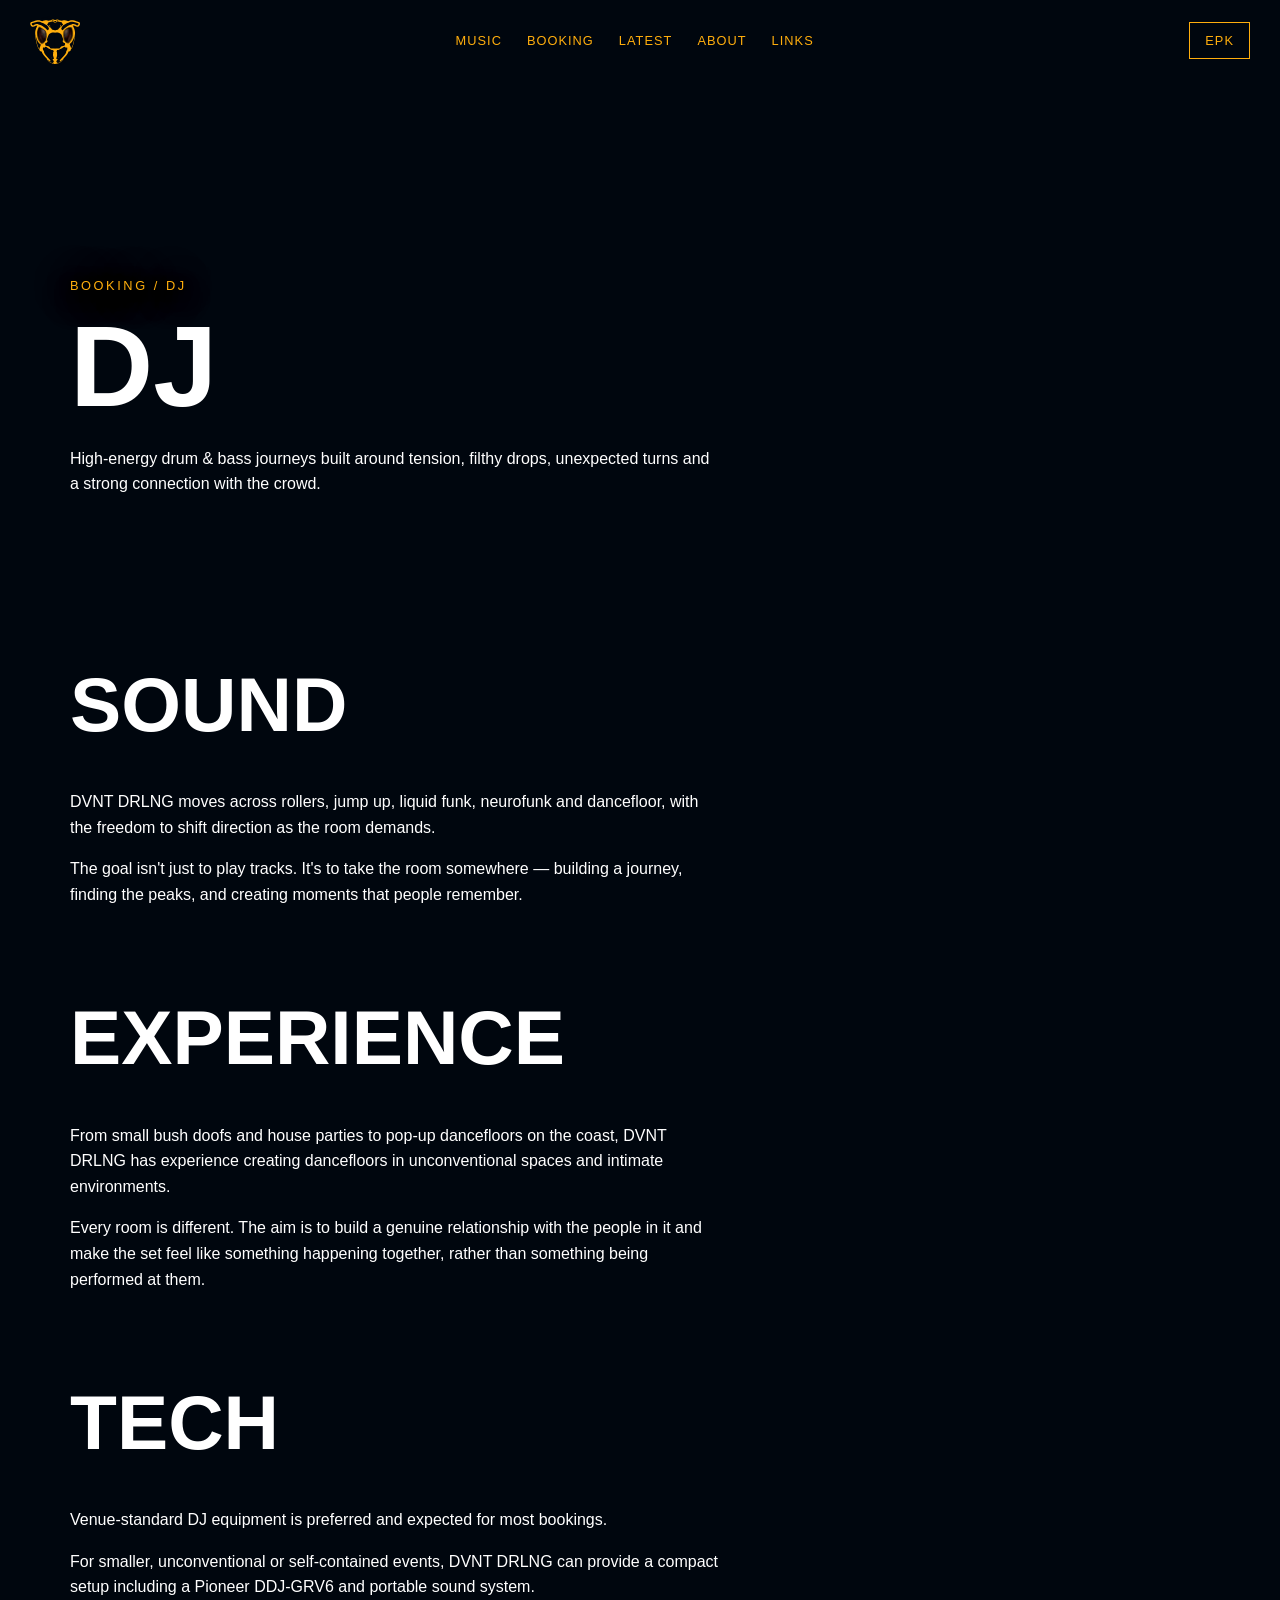
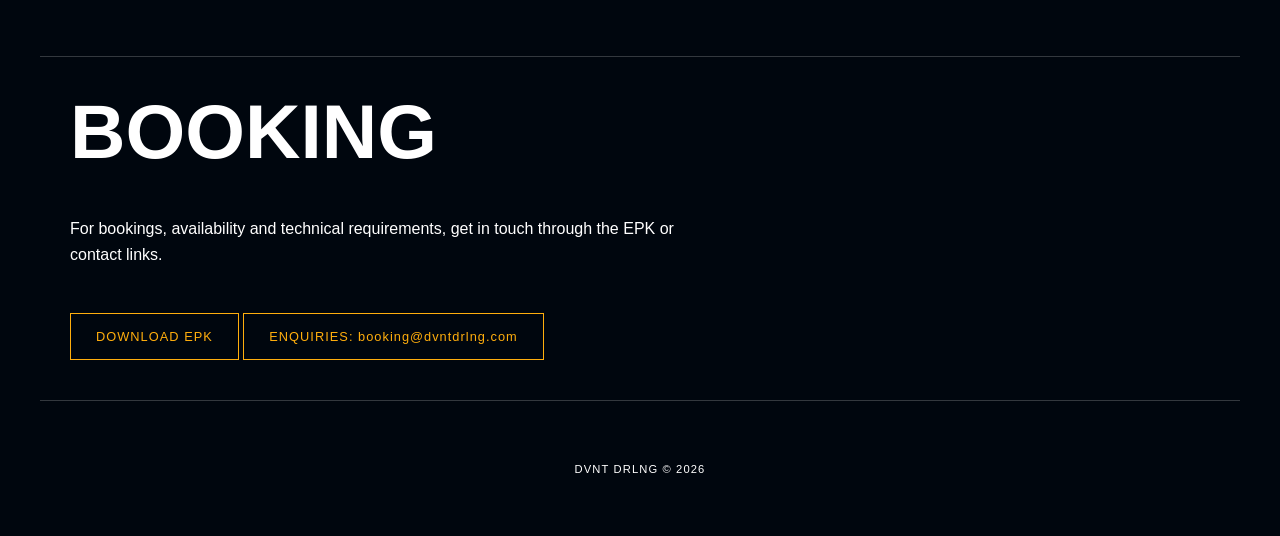
==== booking/dj.html @ 61fecb90 "DVNTDRLNG v0.1 Let's goooo we live baby" ====
<title>DVNT DRLNG — Drum & Bass, Hip Hop & Live Loops</title>

<meta
    name="Book DJ"
    content="the experience of DVNT DRLNG dj sets — Melbourne-based drum & bass and jungle producer and dj"
>

<!DOCTYPE html>
<html lang="en">

<head>
    <meta charset="UTF-8">
    <meta name="viewport" content="width=device-width, initial-scale=1.0">

    <title>DJ — DVNT DRLNG</title>

<link
    rel="icon"
    type="image/svg+xml"
    href="../assets/images/wasp-logo.svg"
>

    <link rel="stylesheet" href="../css/style.css">
</head>

<body>

<!-- HEADER -->

<header class="site-header">

    <a href="../index.html" class="logo">
        <img
            src="../assets/images/wasp-logo.svg"
            alt="DVNT DRLNG"
        >
    </a>

    <nav class="main-nav">

        <a href="music.html" data-text="MUSIC">MUSIC</a>
        <a href="booking.html" data-text="BOOKING">BOOKING</a>
        <a href="latest.html" data-text="LATEST">LATEST</a>
        <a href="about.html" data-text="ABOUT">ABOUT</a>
        <a href="links.html" data-text="LINKS">LINKS</a>

    </nav>

    <a href="epk.html" class="epk-button">
        EPK
    </a>

    <button
        class="mobile-menu-toggle"
        aria-label="Open menu"
    >
        <span></span>
        <span></span>
        <span></span>
    </button>

    <div class="mobile-menu">

        <a href="music.html">MUSIC</a>
        <a href="booking.html">BOOKING</a>
        <a href="latest.html">LATEST</a>
        <a href="about.html">ABOUT</a>
        <a href="links.html">LINKS</a>
        <a href="epk.html">EPK</a>

    </div>

</header>


    <main>

        <!-- PAGE INTRO -->

        <section class="page-hero">

            <p class="hero-kicker">
                BOOKING / DJ
            </p>

            <h1>
                DJ
            </h1>

            <p class="page-intro">
                High-energy drum & bass journeys built around tension,
                filthy drops, unexpected turns and a strong connection
                with the crowd.
            </p>

        </section>


        <!-- SOUND -->

        <section class="section">

            <h2>
                SOUND
            </h2>

            <p>
                DVNT DRLNG moves across rollers, jump up, liquid funk,
                neurofunk and dancefloor, with the freedom to shift
                direction as the room demands.
            </p>

            <p>
                The goal isn't just to play tracks. It's to take the
                room somewhere — building a journey, finding the peaks,
                and creating moments that people remember.
            </p>

        </section>



        <!-- EXPERIENCE -->

        <section class="section">

            <h2>
                EXPERIENCE
            </h2>

            <p>
                From small bush doofs and house parties to pop-up
                dancefloors on the coast, DVNT DRLNG has experience
                creating dancefloors in unconventional spaces and
                intimate environments.
            </p>

            <p>
                Every room is different. The aim is to build a genuine
                relationship with the people in it and make the set
                feel like something happening together, rather than
                something being performed at them.
            </p>

        </section>


        <!-- TECH -->

        <section class="section">

            <h2>
                TECH
            </h2>

            <p>
                Venue-standard DJ equipment is preferred and expected
                for most bookings.
            </p>

            <p>
                For smaller, unconventional or self-contained events,
                DVNT DRLNG can provide a compact setup including a
                Pioneer DDJ-GRV6 and portable sound system.
            </p>

        </section>


        <!-- BOOKING -->

        <section class="section epk-section">

            <h2>
                BOOKING
            </h2>

            <p>
                For bookings, availability and technical requirements,
                get in touch through the EPK or contact links.
            </p>

            <a href="../pages/epk.html" class="epk-button large">
                DOWNLOAD EPK
            </a>

            <a href="mailto:booking@dvntdrlng.com" class="epk-button large">
                ENQUIRIES: booking@dvntdrlng.com
            </a>

        </section>

    </main>


    <footer>

        <p>
            DVNT DRLNG © 2026
        </p>

    </footer>

<script>
document.addEventListener("DOMContentLoaded", function () {

    const menuButton = document.querySelector(".mobile-menu-toggle");
    const mobileMenu = document.querySelector(".mobile-menu");

    if (!menuButton || !mobileMenu) return;

    menuButton.addEventListener("click", function () {
        mobileMenu.classList.toggle("open");
    });

});
</script>

</body>

</html>
---- css/style.css ----
@font-face {
    font-family: "base05";
    src: url("../assets/fonts/base05.otf") format("opentype");
    font-weight: normal;
    font-style: normal;
}


/* =========================
   COLOURS
   ========================= */

:root {
    --black: #00060E;
    --white: #FFFFFF;
    --yellow: #FFAE0D;

    --glitch-pink: #ef203f;
    --glitch-blue: #0016C7;
    --glitch-green: #49F518;

    --hero-art-offset: 80px;
}


/* =========================
   RESET
   ========================= */

* {
    box-sizing: border-box;
}

html {
    scroll-behavior: smooth;
}

body {
    margin: 0;
    background: var(--black);
    color: var(--white);
    font-family: Helvetica, Arial, sans-serif;
    overflow-x: hidden;
}

    a {
        color: inherit;
        text-decoration: none;
    }


/* =========================
   HEADER / NAVIGATION
   ========================= */

.site-header {
    position: fixed;
    top: 0;
    left: 0;

    width: 100%;
    height: 80px;

    display: flex;
    align-items: center;
    justify-content: space-between;

    padding: 20px 30px;

    background: var(--black);

    z-index: 100;
}


/* Logo */

.logo {
    display: block;
    width: 50px;
}

    .logo img {
        display: block;
        width: 100%;
        height: auto;
    }


/* Navigation */

.main-nav {
    display: flex;
    align-items: center;
    gap: 25px;
}


/* =========================
   GLITCH NAVIGATION
   ========================= */

.main-nav a {
    position: relative;
    z-index: 0;

    color: var(--yellow);

    font-family: Helvetica, Arial, sans-serif;

    font-size: 0.8rem;
    letter-spacing: 0.08em;
}


    /* Hidden glitch copies */

    .main-nav a::before,
    .main-nav a::after {
        content: attr(data-text);

        position: absolute;

        top: 0;
        left: 0;

        width: 100%;

        pointer-events: none;

        opacity: 0;

        z-index: -1;
    }


        /* Pink */

        .main-nav a::before {
            color: var(--glitch-pink);
        }


        /* Blue */

        .main-nav a::after {
            color: var(--glitch-blue);
        }


            /* Trigger glitch */

            .main-nav a:hover::before {
                animation: glitch-pink 1s steps(5, end);
            }

            .main-nav a:hover::after {
                animation: glitch-blue 1s steps(5, end);
            }


        /* Pink distortion */

        @keyframes glitch-pink {

            0% {
                opacity: 0;
                transform: translate(0);
            }

            20% {
                opacity: 0.55;
                transform: translate(-3px, 0);
            }

            40% {
                opacity: 0;
                transform: translate(2px, 1px);
            }

            60% {
                opacity: 0.45;
                transform: translate(-2px, -1px);
            }

            80% {
                opacity: 0;
                transform: translate(1px, 0);
            }

            100% {
                opacity: 0;
                transform: translate(0);
            }
        }


        /* Blue distortion */

        @keyframes glitch-blue {

            0% {
                opacity: 0;
                transform: translate(0);
            }

            20% {
                opacity: 0.55;
                transform: translate(3px, 0);
            }

            40% {
                opacity: 0;
                transform: translate(-2px, -1px);
            }

            60% {
                opacity: 0.45;
                transform: translate(2px, 1px);
            }

            80% {
                opacity: 0;
                transform: translate(-1px, 0);
            }

            100% {
                opacity: 0;
                transform: translate(0);
            }
        }


/* =========================
   EPK BUTTON
   ========================= */

.epk-button {
    display: inline-block;

    color: var(--yellow);

    border: 1px solid var(--yellow);

    padding: 10px 15px;

    font-family: Helvetica, Arial, sans-serif;

    font-size: 0.8rem;
    letter-spacing: 0.08em;

    transition:
        background 0.2s ease,
        color 0.2s ease;
}

    .epk-button:hover {
        background: var(--yellow);
        color: var(--black);
    }

        .epk-button.large {
            margin-top: 30px;
            padding: 15px 25px;
        }



/* =========================
   MOBILE MENU
========================= */

.mobile-menu {
    display: none;
}

.mobile-menu-toggle {
    display: none;

    width: 42px;
    height: 42px;

    padding: 8px;

    background: transparent;
    border: 1px solid var(--yellow);

    cursor: pointer;

    flex-direction: column;
    justify-content: center;
    gap: 5px;

    position: relative;
    z-index: 102;
}

.mobile-menu-toggle span {
    display: block;
    width: 100%;
    height: 2px;
    background: var(--yellow);
}


/* =========================
   MOBILE
========================= */

@media (max-width: 700px) {

    .site-header {
        height: 70px;
        padding: 15px 20px;
    }

    .main-nav,
    .site-header > .epk-button {
        display: none;
    }

    .mobile-menu-toggle {
        display: flex;
    }

    .mobile-menu {
        display: flex;

        position: fixed;

        top: 0;
        right: 0;

        width: 65%;
        height: 100vh;

        background: var(--black);

        flex-direction: column;

        align-items: flex-start;
        justify-content: center;

        padding: 40px;

        gap: 30px;

        z-index: 101;

        opacity: 0;
        visibility: hidden;
        pointer-events: none;

        transform: translateX(100%);

        transition:
            transform 0.25s ease,
            opacity 0.25s ease,
            visibility 0.25s ease;
    }

    .mobile-menu.open {
        opacity: 1;
        visibility: visible;
        pointer-events: auto;

        transform: translateX(0);
    }

    .mobile-menu a {
        color: var(--yellow);

        font-family: Helvetica, Arial, sans-serif;

        font-size: 1.2rem;

        letter-spacing: 0.12em;

        text-align: left;
    }

    .mobile-menu a:last-child {
    border: 1px solid var(--yellow);
    padding: 10px 15px;
}

.mobile-menu a:last-child:hover {
    background: var(--yellow);
    color: var(--black);
}

}

/* =========================
   HERO
   ========================= */

.hero {
    position: relative;

    min-height: 100vh;
    width: 100%;

    overflow: hidden;

    display: flex;
    align-items: center;
    justify-content: center;

    background: var(--black);
}


/* =========================
   HERO ART
   ========================= */

.hero-art {
    position: absolute;

    inset: 0;

    width: 100%;
    height: 100%;

    overflow: hidden;
}


    .hero-art::after {
        content: "";

        position: absolute;

        left: 0;
        right: 0;
        bottom: 0;

        height: 25%;

        background: linear-gradient(
            to bottom,
            rgba(0, 6, 14, 0) 0%,
            rgba(0, 6, 14, 0.25) 30%,
            rgba(0, 6, 14, 0.7) 65%,
            var(--black) 100%
        );

        z-index: 5;

        pointer-events: none;
    }


/* All hero layers */

.hero-art > img {
    position: absolute;

    top: calc(50% + var(--hero-art-offset));
    left: 50%;

    width: 100%;
    height: 100%;

    transform: translate(-50%, -50%);

    object-fit: cover;
    object-position: center;
}


/* =========================
   SKYLINE
   ========================= */

.hero-skyline {
    z-index: 1;

    filter: brightness(0.65);

    animation: skyline-drift 18s ease-in-out infinite alternate;
}

@keyframes skyline-drift {

    0% {
        transform: translate(-50%, -50%) scale(1);
    }

    50% {
        transform: translate(-49.2%, -50.8%) scale(1.025);
    }

    100% {
        transform: translate(-50.8%, -49.2%) scale(1.04);
    }
}


/* =========================
   WASP
   ========================= */

.hero-wasp-wrap {
    position: absolute;

    top: 50%;
    left: 50%;

    width: 100%;
    height: 100%;

    transform: translate(
        -50%,
        calc(-50% + var(--hero-art-offset))
    );

    z-index: 3;

    animation: wasp-drift 12s ease-in-out infinite alternate;
}


.hero-wasp {
    position: absolute;

    top: 50%;
    left: 50%;

    width: 100%;
    height: 100%;

    transform: translate(-50%, -50%);

    object-fit: cover;
    object-position: center;

    mix-blend-mode: screen;

    opacity: 0.65;

    pointer-events: none;
}


/* =========================
   WASP MOVEMENT
   ========================= */

@keyframes wasp-drift {

    0% {
        transform: translate(
            -50%,
            calc(-50% + var(--hero-art-offset))
        );
    }

    100% {
        transform: translate(
            calc(-50% - 0.25%),
            calc(-50% - 0.2% + var(--hero-art-offset))
        ) rotate(0.15deg);
    }
}


/* =========================
   TEXTURE
   ========================= */

.hero-texture {
    z-index: 2;

    mix-blend-mode: lighten;

    pointer-events: none;

    animation: texture-glitch 10s steps(1, end) infinite;
}

@keyframes texture-glitch {

        0%,
        29%,
        100% {
            transform: translate(-50%, -50%);
        }

        30% {
            transform: translate(-49.2%, -50.7%);
        }

        31% {
            transform: translate(-50.8%, -49.4%);
        }

        32% {
            transform: translate(-50%, -50%);
        }

        70% {
            transform: translate(-50%, -50%);
        }

        71% {
            transform: translate(-50.9%, -49.1%);
        }

        72% {
            transform: translate(-49.4%, -50.8%);
        }

        73% {
            transform: translate(-50.2%, -49.6%);
        }

        74% {
            transform: translate(-50%, -50%);
        }

        98% {
            transform: translate(-50%, -50%);
        }
}


/* =========================
   HERO CONTENT
   ========================= */

.hero-content {
    position: relative;

    z-index: 10;

    width: 100%;

    display: flex;
    flex-direction: column;

    align-items: center;
    justify-content: center;

    text-align: center;

    padding: 40px 30px;
}

.hero-kicker {
    margin: 0 0 25px;

    color: var(--yellow);

    font-family: Helvetica, Arial, sans-serif;

    font-size: 0.8rem;

    letter-spacing: 0.2em;

    text-shadow:
        0 2px 3px rgba(0, 0, 0, 1),
        0 4px 8px rgba(0, 0, 0, 1),
        0 7px 16px rgba(0, 0, 0, 0.95),
        0 12px 30px rgba(0, 0, 0, 0.9),
        0 0 45px rgba(0, 0, 0, 0.85);
}

.hero-logo {
    display: block;

    width: min(80vw, 900px);

    height: auto;

    margin: 10px 0 25px;
}

.hero-description {
    margin: 0;

    color: var(--yellow);

    font-family: Helvetica, Arial, sans-serif;
    font-weight: 500;

    font-size: 0.85rem;

    letter-spacing: 0.15em;

    text-shadow:
        0 2px 3px rgba(0, 0, 0, 1),
        0 4px 8px rgba(0, 0, 0, 1),
        0 7px 16px rgba(0, 0, 0, 0.95),
        0 12px 30px rgba(0, 0, 0, 0.9),
        0 0 45px rgba(0, 0, 0, 0.85);
}


/* =========================
   SECTIONS
   ========================= */

.section {
    max-width: 1200px;

    margin: 0 auto;

    padding: 40px 30px;
}

.section h2 {
    margin: 0 0 50px;

    font-family: "base05", sans-serif;

    font-size: clamp(2.5rem, 6vw, 5rem);

    line-height: 0.9;

    letter-spacing: 0;
}


.section-grid {
    display: grid;

    grid-template-columns: repeat(3, 1fr);

    gap: 15px;
}


/* =========================
   FEATURE CARDS
   ========================= */

.feature-card {
    display: block;

    padding: 25px;

    min-height: 140px;

    border: 1px solid rgba(255, 255, 255, 0.2);

    transition:
        background 0.2s ease,
        color 0.2s ease,
        border-color 0.2s ease,
        transform 0.2s ease;
}

.feature-card h3 {
    margin: 0 0 10px;

    font-family: "base05", sans-serif;

    font-size: 1.8rem;

    line-height: 0.9;

    letter-spacing: 0;
}

.feature-card p {
    margin: 0;

    font-family: Helvetica, Arial, sans-serif;

    font-size: 0.8rem;

    line-height: 1.4;
}

.feature-card:hover {
    background: var(--yellow);

    color: var(--black);

    border-color: var(--yellow);

    transform: translateY(-3px);
}


/* =========================
   TEXT
   ========================= */

.section > p {
    max-width: 650px;

    font-family: Helvetica, Arial, sans-serif;

    font-size: 1rem;

    line-height: 1.6;
}

.about-preview {
    max-width: 700px;
}

.text-link {
    display: inline-block;

    margin-top: 30px;

    color: var(--yellow);

    font-family: Helvetica, Arial, sans-serif;

    font-size: 0.8rem;

    letter-spacing: 0.1em;

    transition: opacity 0.2s ease;
}

.text-link:hover {
    opacity: 0.5;
}


/* =========================
   EPK SECTION
   ========================= */

.epk-section {
    border-top: 1px solid rgba(255, 255, 255, 0.2);

    border-bottom: 1px solid rgba(255, 255, 255, 0.2);
}


/* =========================
   FOOTER
   ========================= */

footer {
    padding: 50px 30px;

    text-align: center;

    font-family: Helvetica, Arial, sans-serif;

    font-size: 0.7rem;

    letter-spacing: 0.1em;
}


/* =========================
   MOBILE
   ========================= */

@media (max-width: 700px) {

    .site-header {
        padding: 15px 20px;
    }

    .main-nav {
        display: none;
    }

    .hero {
        min-height: 100svh;
    }

    .hero-logo {
        width: 85vw;
    }

    .hero-kicker {
        font-size: 0.65rem;
        letter-spacing: 0.12em;
    }

    .hero-description {
        font-size: 0.7rem;
    }

    .section {
        padding: 100px 20px;
    }

    .section h2 {
        font-size: 11vw;
    }

    .section-grid {
        grid-template-columns: 1fr;
    }

    .feature-card {
        min-height: 120px;
        padding: 25px;
    }

    .feature-card h3 {
        font-size: 2rem;
    }
}


/* =========================
   INTERNAL PAGE HERO
   ========================= */

.page-hero {
    min-height: 70vh;

    display: flex;
    flex-direction: column;

    justify-content: center;

    max-width: 1200px;

    margin: 0 auto;

    padding: 160px 30px 15px;
}

.page-hero h1 {
    margin: 0 0 30px;

    font-family: "base05", sans-serif;

    font-size: clamp(3.5rem, 9vw, 8rem);

    line-height: 0.85;

    letter-spacing: 0;
}

.page-intro {
    max-width: 650px;

    margin: 0; 

    font-family: Helvetica, Arial, sans-serif;

    font-size: 1rem;

    line-height: 1.6;
}


/* =========================
   MOBILE INTERNAL PAGES
   ========================= */

@media (max-width: 700px) {

    .page-hero {
        min-height: 60vh;

        padding: 70px 20px 60px;
    }

    .page-hero h1 {
        font-size: 14vw;
    }
}
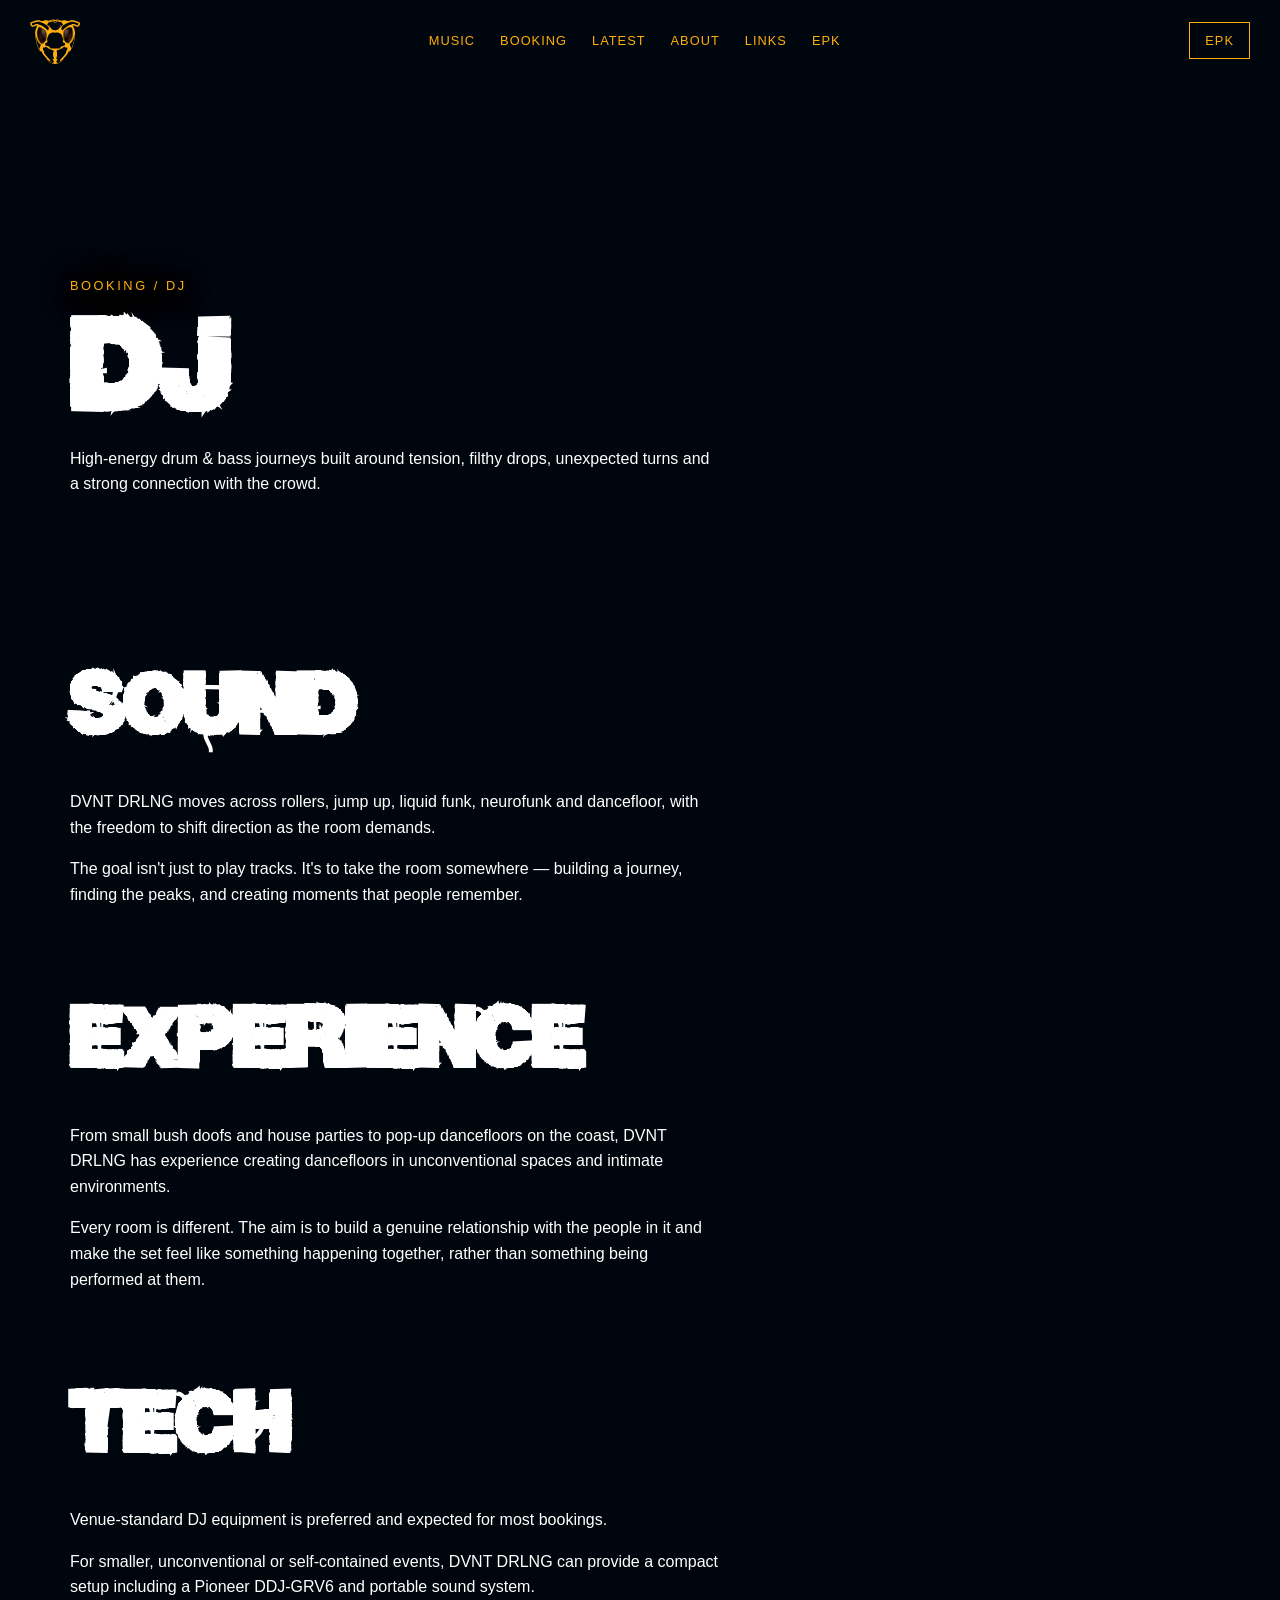
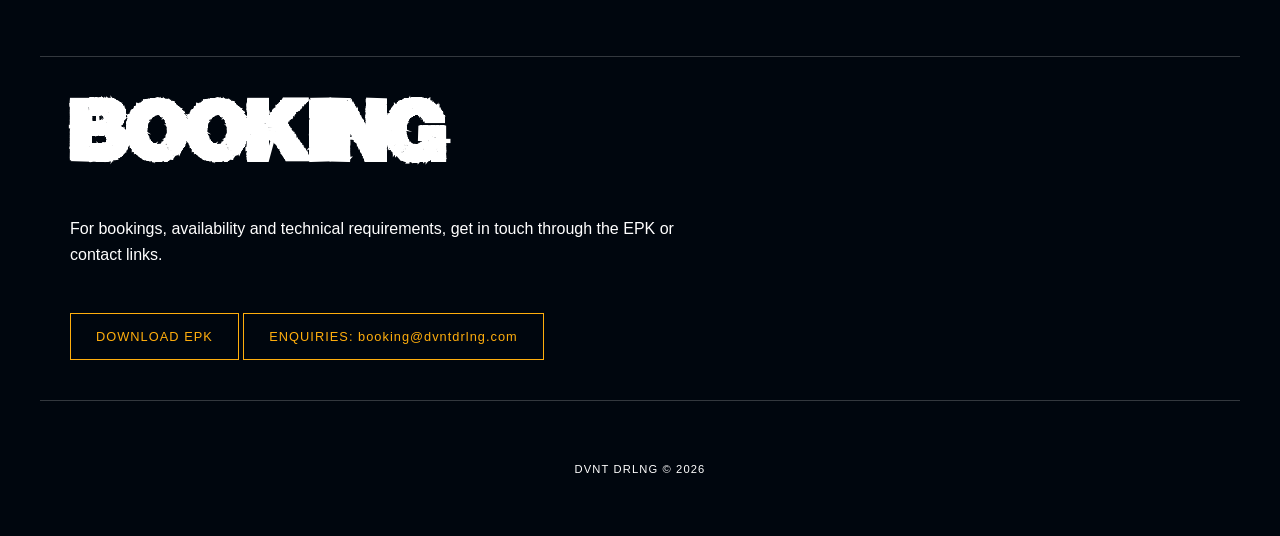
==== commit 2393dc34: "music player integration v 1" ====
--- a/booking/dj.html
+++ b/booking/dj.html
@@ -38,12 +38,12 @@
 
     <nav class="main-nav">
 
-        <a href="music.html" data-text="MUSIC">MUSIC</a>
-        <a href="booking.html" data-text="BOOKING">BOOKING</a>
-        <a href="latest.html" data-text="LATEST">LATEST</a>
-        <a href="about.html" data-text="ABOUT">ABOUT</a>
-        <a href="links.html" data-text="LINKS">LINKS</a>
-
+        <a href="../pages/music.html">MUSIC</a>
+        <a href="../pages/booking.html">BOOKING</a>
+        <a href="../pages/latest.html">LATEST</a>
+        <a href="../pages/about.html">ABOUT</a>
+        <a href="../pages/links.html">LINKS</a>
+        <a href="../pages/epk.html">EPK</a>
     </nav>
 
     <a href="epk.html" class="epk-button">
--- a/css/style.css
+++ b/css/style.css
@@ -1,6 +1,6 @@
 @font-face {
-    font-family: "base05";
-    src: url("../assets/fonts/base05.otf") format("opentype");
+    font-family: "BASE05";
+    src: url("../assets/fonts/BASE05.woff2") format("woff2");
     font-weight: normal;
     font-style: normal;
 }
@@ -8,7 +8,7 @@
 
 /* =========================
    COLOURS
-   ========================= */
+========================= */
 
 :root {
     --black: #00060E;
@@ -23,35 +23,35 @@
 }
 
 
-/* =========================
-   RESET
-   ========================= */
-
-* {
-    box-sizing: border-box;
-}
-
-html {
-    scroll-behavior: smooth;
-}
-
-body {
-    margin: 0;
-    background: var(--black);
-    color: var(--white);
-    font-family: Helvetica, Arial, sans-serif;
-    overflow-x: hidden;
-}
-
-    a {
-        color: inherit;
-        text-decoration: none;
-    }
+/*  =========================
+   RESET 
+========================= */
+
+        * {
+            box-sizing: border-box;
+        }
+
+        html {
+            scroll-behavior: smooth;
+        }
+
+        body {
+            margin: 0;
+            background: var(--black);
+            color: var(--white);
+            font-family: Helvetica, Arial, sans-serif;
+            overflow-x: hidden;
+        }
+
+        a {
+            color: inherit;
+            text-decoration: none;
+        }
 
 
 /* =========================
    HEADER / NAVIGATION
-   ========================= */
+========================= */
 
 .site-header {
     position: fixed;
@@ -80,11 +80,11 @@
     width: 50px;
 }
 
-    .logo img {
-        display: block;
-        width: 100%;
-        height: auto;
-    }
+.logo img {
+    display: block;
+    width: 100%;
+    height: auto;
+}
 
 
 /* Navigation */
@@ -98,7 +98,7 @@
 
 /* =========================
    GLITCH NAVIGATION
-   ========================= */
+========================= */
 
 .main-nav a {
     position: relative;
@@ -113,127 +113,134 @@
 }
 
 
-    /* Hidden glitch copies */
-
-    .main-nav a::before,
-    .main-nav a::after {
-        content: attr(data-text);
-
-        position: absolute;
-
-        top: 0;
-        left: 0;
-
-        width: 100%;
-
-        pointer-events: none;
-
-        opacity: 0;
-
-        z-index: -1;
-    }
-
-
-        /* Pink */
-
-        .main-nav a::before {
-            color: var(--glitch-pink);
-        }
-
-
-        /* Blue */
-
-        .main-nav a::after {
-            color: var(--glitch-blue);
-        }
-
-
-            /* Trigger glitch */
-
-            .main-nav a:hover::before {
-                animation: glitch-pink 1s steps(5, end);
-            }
-
-            .main-nav a:hover::after {
-                animation: glitch-blue 1s steps(5, end);
-            }
-
-
-        /* Pink distortion */
-
-        @keyframes glitch-pink {
-
-            0% {
-                opacity: 0;
-                transform: translate(0);
-            }
-
-            20% {
-                opacity: 0.55;
-                transform: translate(-3px, 0);
-            }
-
-            40% {
-                opacity: 0;
-                transform: translate(2px, 1px);
-            }
-
-            60% {
-                opacity: 0.45;
-                transform: translate(-2px, -1px);
-            }
-
-            80% {
-                opacity: 0;
-                transform: translate(1px, 0);
-            }
-
-            100% {
-                opacity: 0;
-                transform: translate(0);
-            }
-        }
-
-
-        /* Blue distortion */
-
-        @keyframes glitch-blue {
-
-            0% {
-                opacity: 0;
-                transform: translate(0);
-            }
-
-            20% {
-                opacity: 0.55;
-                transform: translate(3px, 0);
-            }
-
-            40% {
-                opacity: 0;
-                transform: translate(-2px, -1px);
-            }
-
-            60% {
-                opacity: 0.45;
-                transform: translate(2px, 1px);
-            }
-
-            80% {
-                opacity: 0;
-                transform: translate(-1px, 0);
-            }
-
-            100% {
-                opacity: 0;
-                transform: translate(0);
-            }
-        }
+/* Hidden glitch copies */
+
+.main-nav a::before,
+.main-nav a::after {
+    content: attr(data-text);
+
+    position: absolute;
+
+    top: 0;
+    left: 0;
+
+    width: 100%;
+
+    pointer-events: none;
+
+    opacity: 0;
+
+    z-index: -1;
+}
+
+
+/* Pink */
+
+.main-nav a::before {
+    color: var(--glitch-pink);
+}
+
+
+/* Blue */
+
+.main-nav a::after {
+    color: var(--glitch-blue);
+}
+
+
+/* Trigger glitch */
+
+.main-nav a:hover::before {
+    animation: glitch-pink 1s steps(5, end);
+}
+
+.main-nav a:hover::after {
+    animation: glitch-blue 1s steps(5, end);
+}
+
+
+/* =========================
+   HEADER GLITCH ANIMATIONS
+========================= */
+
+@keyframes glitch-pink {
+    0% {
+        opacity: 0;
+        transform: translate(0);
+    }
+
+    15% {
+        opacity: 0.8;
+        transform: translate(-5px, 0);
+    }
+
+    30% {
+        opacity: 0;
+        transform: translate(4px, 2px);
+    }
+
+    45% {
+        opacity: 0.7;
+        transform: translate(-4px, -2px);
+    }
+
+    60% {
+        opacity: 0;
+        transform: translate(6px, 0);
+    }
+
+    75% {
+        opacity: 0.85;
+        transform: translate(-3px, 1px);
+    }
+
+    100% {
+        opacity: 0;
+        transform: translate(0);
+    }
+}
+
+@keyframes glitch-blue {
+    0% {
+        opacity: 0;
+        transform: translate(0);
+    }
+
+    15% {
+        opacity: 0.8;
+        transform: translate(5px, 0);
+    }
+
+    30% {
+        opacity: 0;
+        transform: translate(-4px, -2px);
+    }
+
+    45% {
+        opacity: 0.7;
+        transform: translate(4px, 2px);
+    }
+
+    60% {
+        opacity: 0;
+        transform: translate(-6px, 0);
+    }
+
+    75% {
+        opacity: 0.85;
+        transform: translate(3px, -1px);
+    }
+
+    100% {
+        opacity: 0;
+        transform: translate(0);
+    }
+}
 
 
 /* =========================
    EPK BUTTON
-   ========================= */
+========================= */
 
 .epk-button {
     display: inline-block;
@@ -254,16 +261,15 @@
         color 0.2s ease;
 }
 
-    .epk-button:hover {
-        background: var(--yellow);
-        color: var(--black);
-    }
-
-        .epk-button.large {
-            margin-top: 30px;
-            padding: 15px 25px;
-        }
-
+.epk-button:hover {
+    background: var(--yellow);
+    color: var(--black);
+}
+
+.epk-button.large {
+    margin-top: 30px;
+    padding: 15px 25px;
+}
 
 
 /* =========================
@@ -304,96 +310,146 @@
 
 
 /* =========================
-   MOBILE
-========================= */
-
-@media (max-width: 700px) {
-
-    .site-header {
-        height: 70px;
-        padding: 15px 20px;
-    }
-
-    .main-nav,
-    .site-header > .epk-button {
-        display: none;
-    }
-
-    .mobile-menu-toggle {
-        display: flex;
-    }
-
-    .mobile-menu {
-        display: flex;
-
-        position: fixed;
-
-        top: 0;
-        right: 0;
-
-        width: 65%;
-        height: 100vh;
-
-        background: var(--black);
-
-        flex-direction: column;
-
-        align-items: flex-start;
-        justify-content: center;
-
-        padding: 40px;
-
-        gap: 30px;
-
-        z-index: 101;
-
-        opacity: 0;
-        visibility: hidden;
-        pointer-events: none;
-
-        transform: translateX(100%);
-
-        transition:
-            transform 0.25s ease,
-            opacity 0.25s ease,
-            visibility 0.25s ease;
-    }
-
-    .mobile-menu.open {
-        opacity: 1;
-        visibility: visible;
-        pointer-events: auto;
-
-        transform: translateX(0);
-    }
-
-    .mobile-menu a {
-        color: var(--yellow);
-
-        font-family: Helvetica, Arial, sans-serif;
-
-        font-size: 1.2rem;
-
-        letter-spacing: 0.12em;
-
-        text-align: left;
-    }
-
-    .mobile-menu a:last-child {
-    border: 1px solid var(--yellow);
-    padding: 10px 15px;
-}
-
-.mobile-menu a:last-child:hover {
-    background: var(--yellow);
-    color: var(--black);
-}
-
-}
+   MOBILE MENU GLITCH
+========================= */
+
+.mobile-menu a {
+    position: relative;
+    z-index: 0;
+
+    color: var(--yellow);
+
+    font-family: Helvetica, Arial, sans-serif;
+
+    font-size: 0.9rem;
+    letter-spacing: 0.08em;
+}
+
+
+/* Glitch copies */
+
+.mobile-menu a::before,
+.mobile-menu a::after {
+    content: attr(data-text);
+
+    position: absolute;
+
+    top: 0;
+    left: 0;
+
+    width: 100%;
+
+    pointer-events: none;
+
+    opacity: 0;
+
+    z-index: -1;
+}
+
+
+/* Pink */
+
+.mobile-menu a::before {
+    color: var(--glitch-pink);
+}
+
+
+/* Blue */
+
+.mobile-menu a::after {
+    color: var(--glitch-blue);
+}
+
+
+/* Stronger glitch */
+
+.mobile-menu a:hover::before {
+    animation: mobile-glitch-pink 0.7s steps(6, end);
+}
+
+.mobile-menu a:hover::after {
+    animation: mobile-glitch-blue 0.7s steps(6, end);
+}
+
+
+@keyframes mobile-glitch-pink {
+    0% {
+        opacity: 0;
+        transform: translate(0);
+    }
+
+    15% {
+        opacity: 0.8;
+        transform: translate(-5px, 0);
+    }
+
+    30% {
+        opacity: 0;
+        transform: translate(4px, 2px);
+    }
+
+    45% {
+        opacity: 0.7;
+        transform: translate(-4px, -2px);
+    }
+
+    60% {
+        opacity: 0;
+        transform: translate(6px, 0);
+    }
+
+    75% {
+        opacity: 0.85;
+        transform: translate(-3px, 1px);
+    }
+
+    100% {
+        opacity: 0;
+        transform: translate(0);
+    }
+}
+
+@keyframes mobile-glitch-blue {
+    0% {
+        opacity: 0;
+        transform: translate(0);
+    }
+
+    15% {
+        opacity: 0.8;
+        transform: translate(5px, 0);
+    }
+
+    30% {
+        opacity: 0;
+        transform: translate(-4px, -2px);
+    }
+
+    45% {
+        opacity: 0.7;
+        transform: translate(4px, 2px);
+    }
+
+    60% {
+        opacity: 0;
+        transform: translate(-6px, 0);
+    }
+
+    75% {
+        opacity: 0.85;
+        transform: translate(3px, -1px);
+    }
+
+    100% {
+        opacity: 0;
+        transform: translate(0);
+    }
+}
+
 
 /* =========================
    HERO
-   ========================= */
+========================= */
 
 .hero {
     position: relative;
@@ -413,7 +469,7 @@
 
 /* =========================
    HERO ART
-   ========================= */
+========================= */
 
 .hero-art {
     position: absolute;
@@ -426,30 +482,29 @@
     overflow: hidden;
 }
 
-
-    .hero-art::after {
-        content: "";
-
-        position: absolute;
-
-        left: 0;
-        right: 0;
-        bottom: 0;
-
-        height: 25%;
-
-        background: linear-gradient(
-            to bottom,
-            rgba(0, 6, 14, 0) 0%,
-            rgba(0, 6, 14, 0.25) 30%,
-            rgba(0, 6, 14, 0.7) 65%,
-            var(--black) 100%
-        );
-
-        z-index: 5;
-
-        pointer-events: none;
-    }
+.hero-art::after {
+    content: "";
+
+    position: absolute;
+
+    left: 0;
+    right: 0;
+    bottom: 0;
+
+    height: 25%;
+
+    background: linear-gradient(
+        to bottom,
+        rgba(0, 6, 14, 0) 0%,
+        rgba(0, 6, 14, 0.25) 30%,
+        rgba(0, 6, 14, 0.7) 65%,
+        var(--black) 100%
+    );
+
+    z-index: 5;
+
+    pointer-events: none;
+}
 
 
 /* All hero layers */
@@ -472,7 +527,7 @@
 
 /* =========================
    SKYLINE
-   ========================= */
+========================= */
 
 .hero-skyline {
     z-index: 1;
@@ -483,7 +538,6 @@
 }
 
 @keyframes skyline-drift {
-
     0% {
         transform: translate(-50%, -50%) scale(1);
     }
@@ -500,7 +554,7 @@
 
 /* =========================
    WASP
-   ========================= */
+========================= */
 
 .hero-wasp-wrap {
     position: absolute;
@@ -521,7 +575,6 @@
     animation: wasp-drift 12s ease-in-out infinite alternate;
 }
 
-
 .hero-wasp {
     position: absolute;
 
@@ -546,10 +599,9 @@
 
 /* =========================
    WASP MOVEMENT
-   ========================= */
+========================= */
 
 @keyframes wasp-drift {
-
     0% {
         transform: translate(
             -50%,
@@ -568,7 +620,7 @@
 
 /* =========================
    TEXTURE
-   ========================= */
+========================= */
 
 .hero-texture {
     z-index: 2;
@@ -581,54 +633,53 @@
 }
 
 @keyframes texture-glitch {
-
-        0%,
-        29%,
-        100% {
-            transform: translate(-50%, -50%);
-        }
-
-        30% {
-            transform: translate(-49.2%, -50.7%);
-        }
-
-        31% {
-            transform: translate(-50.8%, -49.4%);
-        }
-
-        32% {
-            transform: translate(-50%, -50%);
-        }
-
-        70% {
-            transform: translate(-50%, -50%);
-        }
-
-        71% {
-            transform: translate(-50.9%, -49.1%);
-        }
-
-        72% {
-            transform: translate(-49.4%, -50.8%);
-        }
-
-        73% {
-            transform: translate(-50.2%, -49.6%);
-        }
-
-        74% {
-            transform: translate(-50%, -50%);
-        }
-
-        98% {
-            transform: translate(-50%, -50%);
-        }
+    0%,
+    29%,
+    100% {
+        transform: translate(-50%, -50%);
+    }
+
+    30% {
+        transform: translate(-49.2%, -50.7%);
+    }
+
+    31% {
+        transform: translate(-50.8%, -49.4%);
+    }
+
+    32% {
+        transform: translate(-50%, -50%);
+    }
+
+    70% {
+        transform: translate(-50%, -50%);
+    }
+
+    71% {
+        transform: translate(-50.9%, -49.1%);
+    }
+
+    72% {
+        transform: translate(-49.4%, -50.8%);
+    }
+
+    73% {
+        transform: translate(-50.2%, -49.6%);
+    }
+
+    74% {
+        transform: translate(-50%, -50%);
+    }
+
+    98% {
+        transform: translate(-50%, -50%);
+    }
 }
 
 
 /* =========================
    HERO CONTENT
-   ========================= */
+========================= */
 
 .hero-content {
     position: relative;
@@ -675,6 +726,8 @@
     height: auto;
 
     margin: 10px 0 25px;
+
+    padding: 20px;
 }
 
 .hero-description {
@@ -700,7 +753,7 @@
 
 /* =========================
    SECTIONS
-   ========================= */
+========================= */
 
 .section {
     max-width: 1200px;
@@ -713,7 +766,7 @@
 .section h2 {
     margin: 0 0 50px;
 
-    font-family: "base05", sans-serif;
+    font-family: "BASE05", sans-serif;
 
     font-size: clamp(2.5rem, 6vw, 5rem);
 
@@ -721,7 +774,6 @@
 
     letter-spacing: 0;
 }
-
 
 .section-grid {
     display: grid;
@@ -734,7 +786,7 @@
 
 /* =========================
    FEATURE CARDS
-   ========================= */
+========================= */
 
 .feature-card {
     display: block;
@@ -755,7 +807,7 @@
 .feature-card h3 {
     margin: 0 0 10px;
 
-    font-family: "base05", sans-serif;
+    font-family: "BASE05", sans-serif;
 
     font-size: 1.8rem;
 
@@ -787,7 +839,7 @@
 
 /* =========================
    TEXT
-   ========================= */
+========================= */
 
 .section > p {
     max-width: 650px;
@@ -826,7 +878,7 @@
 
 /* =========================
    EPK SECTION
-   ========================= */
+========================= */
 
 .epk-section {
     border-top: 1px solid rgba(255, 255, 255, 0.2);
@@ -837,7 +889,7 @@
 
 /* =========================
    FOOTER
-   ========================= */
+========================= */
 
 footer {
     padding: 50px 30px;
@@ -853,17 +905,131 @@
 
 
 /* =========================
+   INTERNAL PAGE HERO
+========================= */
+
+.page-hero {
+    min-height: 70vh;
+
+    display: flex;
+    flex-direction: column;
+
+    justify-content: center;
+
+    max-width: 1200px;
+
+    margin: 0 auto;
+
+    padding: 160px 30px 15px;
+}
+
+.page-hero h1 {
+    margin: 0 0 30px;
+
+    font-family: "BASE05", sans-serif;
+
+    font-size: clamp(3.5rem, 9vw, 8rem);
+
+    line-height: 0.85;
+
+    letter-spacing: 0;
+}
+
+.page-intro {
+    max-width: 650px;
+
+    margin: 0;
+
+    font-family: Helvetica, Arial, sans-serif;
+
+    font-size: 1rem;
+
+    line-height: 1.6;
+}
+
+
+/* =========================
    MOBILE
-   ========================= */
+========================= */
 
 @media (max-width: 700px) {
 
     .site-header {
+        height: 70px;
         padding: 15px 20px;
     }
 
-    .main-nav {
+    .main-nav,
+    .site-header > .epk-button {
         display: none;
+    }
+
+    .mobile-menu-toggle {
+        display: flex;
+    }
+
+    .mobile-menu {
+        display: flex;
+
+        position: fixed;
+
+        top: 0;
+        right: 0;
+
+        width: 65%;
+        height: 100vh;
+
+        background: var(--black);
+
+        flex-direction: column;
+
+        align-items: flex-start;
+        justify-content: center;
+
+        padding: 40px;
+
+        gap: 30px;
+
+        z-index: 101;
+
+        opacity: 0;
+        visibility: hidden;
+        pointer-events: none;
+
+        transform: translateX(100%);
+
+        transition:
+            transform 0.25s ease,
+            opacity 0.25s ease,
+            visibility 0.25s ease;
+    }
+
+    .mobile-menu.open {
+        opacity: 1;
+        visibility: visible;
+        pointer-events: auto;
+
+        transform: translateX(0);
+    }
+
+    .mobile-menu a {
+        font-size: 1.2rem;
+
+        letter-spacing: 0.12em;
+
+        text-align: left;
+    }
+
+    .mobile-menu a:last-child {
+        border: 1px solid var(--yellow);
+
+        padding: 10px 15px;
+    }
+
+    .mobile-menu a:last-child:hover {
+        background: var(--yellow);
+
+        color: var(--black);
     }
 
     .hero {
@@ -876,6 +1042,7 @@
 
     .hero-kicker {
         font-size: 0.65rem;
+
         letter-spacing: 0.12em;
     }
 
@@ -897,64 +1064,13 @@
 
     .feature-card {
         min-height: 120px;
+
         padding: 25px;
     }
 
     .feature-card h3 {
         font-size: 2rem;
     }
-}
-
-
-/* =========================
-   INTERNAL PAGE HERO
-   ========================= */
-
-.page-hero {
-    min-height: 70vh;
-
-    display: flex;
-    flex-direction: column;
-
-    justify-content: center;
-
-    max-width: 1200px;
-
-    margin: 0 auto;
-
-    padding: 160px 30px 15px;
-}
-
-.page-hero h1 {
-    margin: 0 0 30px;
-
-    font-family: "base05", sans-serif;
-
-    font-size: clamp(3.5rem, 9vw, 8rem);
-
-    line-height: 0.85;
-
-    letter-spacing: 0;
-}
-
-.page-intro {
-    max-width: 650px;
-
-    margin: 0; 
-
-    font-family: Helvetica, Arial, sans-serif;
-
-    font-size: 1rem;
-
-    line-height: 1.6;
-}
-
-
-/* =========================
-   MOBILE INTERNAL PAGES
-   ========================= */
-
-@media (max-width: 700px) {
 
     .page-hero {
         min-height: 60vh;
@@ -965,4 +1081,81 @@
     .page-hero h1 {
         font-size: 14vw;
     }
+}
+
+/* =========================
+AUDIO PLAYER
+========================= */
+
+.audio-player {
+    width: 100%;
+    max-width: 800px;
+    margin: 40px auto;
+    padding: 30px;
+
+    border: 1px solid rgba(255, 255, 255, 0.2);
+
+    background: rgba(0, 0, 0, 0.4);
+}
+
+.track-title {
+    font-size: 1.4rem;
+    letter-spacing: 0.05em;
+}
+
+.track-meta {
+    margin-top: 8px;
+
+    font-size: 0.75rem;
+    letter-spacing: 0.1em;
+
+    opacity: 0.6;
+}
+
+.player-controls {
+    display: flex;
+    align-items: center;
+    gap: 15px;
+
+    margin-top: 25px;
+}
+
+.play-button {
+    width: 45px;
+    height: 45px;
+
+    border: none;
+
+    background: var(--yellow);
+    color: #000;
+
+    cursor: pointer;
+
+    font-size: 1rem;
+}
+
+.progress-container {
+    position: relative;
+
+    flex: 1;
+
+    height: 5px;
+
+    background: rgba(255, 255, 255, 0.2);
+
+    cursor: pointer;
+}
+
+.progress-bar {
+    width: 0%;
+    height: 100%;
+
+    background: var(--yellow);
+}
+
+.time {
+    min-width: 40px;
+
+    font-size: 0.75rem;
+    letter-spacing: 0.05em;
 }
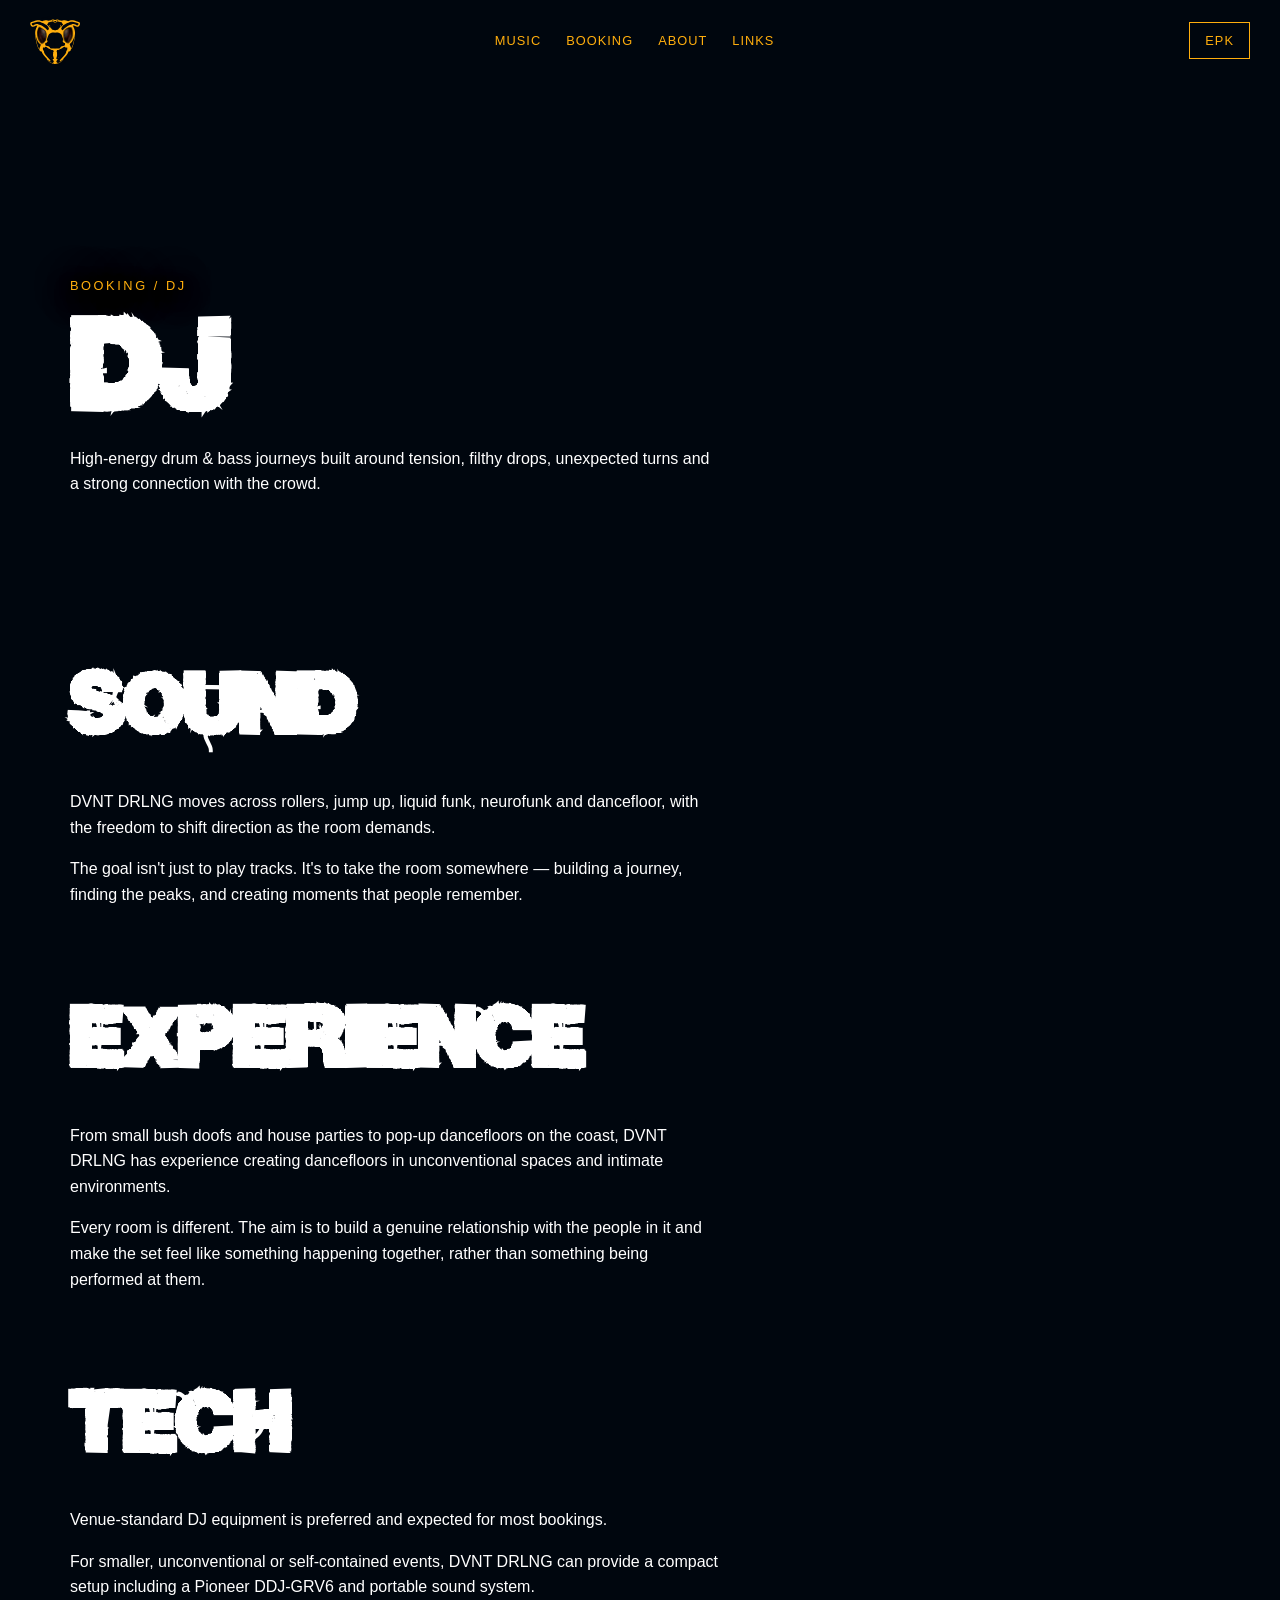
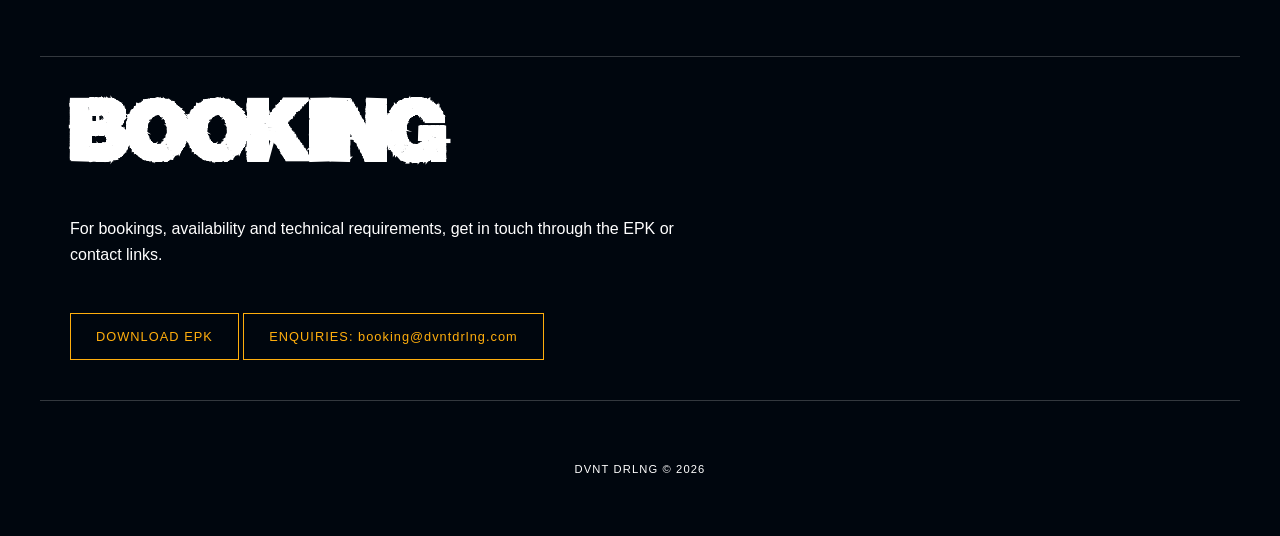
==== commit 9f809cc6: "hiding latest page" ====
--- a/booking/dj.html
+++ b/booking/dj.html
@@ -40,10 +40,8 @@
 
         <a href="../pages/music.html">MUSIC</a>
         <a href="../pages/booking.html">BOOKING</a>
-        <a href="../pages/latest.html">LATEST</a>
         <a href="../pages/about.html">ABOUT</a>
         <a href="../pages/links.html">LINKS</a>
-        <a href="../pages/epk.html">EPK</a>
     </nav>
 
     <a href="epk.html" class="epk-button">
@@ -63,7 +61,6 @@
 
         <a href="music.html">MUSIC</a>
         <a href="booking.html">BOOKING</a>
-        <a href="latest.html">LATEST</a>
         <a href="about.html">ABOUT</a>
         <a href="links.html">LINKS</a>
         <a href="epk.html">EPK</a>
--- a/css/style.css
+++ b/css/style.css
@@ -1088,74 +1088,457 @@
 ========================= */
 
 .audio-player {
+
     width: 100%;
-    max-width: 800px;
-    margin: 40px auto;
+    max-width: 900px;
+
+    margin: 50px auto;
+
+    border: 1px solid rgba(255,255,255,0.18);
+
+    background: #00060E;
+
+    position: relative;
+
+    overflow: hidden;
+}
+
+
+/* =========================
+CURRENT TRACK
+========================= */
+
+.current-track {
+
+    display: flex;
+
+    align-items: center;
+
+    gap: 25px;
+
     padding: 30px;
 
-    border: 1px solid rgba(255, 255, 255, 0.2);
-
-    background: rgba(0, 0, 0, 0.4);
-}
+    border-bottom:
+        1px solid rgba(255,255,255,0.12);
+}
+
+
+.track-number {
+
+    font-size: 0.75rem;
+
+    color: var(--yellow);
+
+    letter-spacing: 0.1em;
+}
+
+
+.current-track-info {
+
+    flex: 1;
+}
+
 
 .track-title {
+
     font-size: 1.4rem;
-    letter-spacing: 0.05em;
-}
+
+    letter-spacing: 0.06em;
+
+    font-weight: bold;
+}
+
 
 .track-meta {
+
     margin-top: 8px;
 
-    font-size: 0.75rem;
-    letter-spacing: 0.1em;
-
-    opacity: 0.6;
-}
+    font-size: 0.7rem;
+
+    letter-spacing: 0.12em;
+
+    opacity: 0.55;
+}
+
+
+/* =========================
+CONTROLS
+========================= */
 
 .player-controls {
+
     display: flex;
+
     align-items: center;
-    gap: 15px;
-
-    margin-top: 25px;
-}
+
+    gap: 20px;
+
+    padding: 25px 30px;
+}
+
 
 .play-button {
-    width: 45px;
-    height: 45px;
+
+    width: 50px;
+    height: 50px;
 
     border: none;
 
     background: var(--yellow);
+
     color: #000;
 
+    font-size: 1rem;
+
     cursor: pointer;
 
-    font-size: 1rem;
+    transition:
+        transform 0.15s ease,
+        box-shadow 0.15s ease;
+}
+
+
+.play-button:hover {
+    animation: play-button-glitch 0.45s steps(8, end);
+}
+
+@keyframes play-button-glitch {
+
+    0% {
+        transform: translate(0, 0);
+        box-shadow:
+            0 0 0 transparent,
+            0 0 0 transparent;
+    }
+
+    10% {
+        transform: translate(-3px, 1px);
+        box-shadow:
+            4px 0 0 var(--glitch-pink),
+            -4px 0 0 var(--glitch-blue);
+    }
+
+    20% {
+        transform: translate(3px, -2px);
+        box-shadow:
+            -5px 2px 0 var(--glitch-pink),
+            5px -2px 0 var(--glitch-blue);
+    }
+
+    30% {
+        transform: translate(-2px, 2px);
+        box-shadow:
+            3px -2px 0 var(--glitch-pink),
+            -3px 2px 0 var(--glitch-blue);
+    }
+
+    40% {
+        transform: translate(4px, 0);
+        box-shadow:
+            -6px 0 0 var(--glitch-pink),
+            6px 1px 0 var(--glitch-blue);
+    }
+
+    50% {
+        transform: translate(-4px, -1px);
+        box-shadow:
+            5px 2px 0 var(--glitch-pink),
+            -5px -2px 0 var(--glitch-blue);
+    }
+
+    60% {
+        transform: translate(2px, 2px);
+        box-shadow:
+            -3px 0 0 var(--glitch-pink),
+            4px 0 0 var(--glitch-blue);
+    }
+
+    70% {
+        transform: translate(-3px, -2px);
+        box-shadow:
+            5px -1px 0 var(--glitch-pink),
+            -5px 1px 0 var(--glitch-blue);
+    }
+
+    80% {
+        transform: translate(2px, 1px);
+        box-shadow:
+            -4px 0 0 var(--glitch-pink),
+            4px 0 0 var(--glitch-blue);
+    }
+
+    90% {
+        transform: translate(-1px, 0);
+        box-shadow:
+            2px 0 0 var(--glitch-pink),
+            -2px 0 0 var(--glitch-blue);
+    }
+
+    100% {
+        transform: translate(0, 0);
+        box-shadow:
+            0 0 0 transparent,
+            0 0 0 transparent;
+    }
+}
+
+
+/* =========================
+   AUDIO PROGRESS / EQ
+   ========================= */
+
+.progress-wrapper {
+    flex: 1;
 }
 
 .progress-container {
+    width: 100%;
+    height: 32px;
+
+    background: rgba(255, 255, 255, 0.08);
+
+    cursor: pointer;
+
     position: relative;
 
-    flex: 1;
-
-    height: 5px;
-
-    background: rgba(255, 255, 255, 0.2);
-
-    cursor: pointer;
-}
+    overflow: hidden;
+}
+
+
+/* =========================
+   EQ VISUALISER
+   ========================= */
+
+.eq-visualizer {
+    position: absolute;
+
+    left: 0;
+    top: 0;
+
+    width: 100%;
+    height: 100%;
+
+    pointer-events: none;
+
+    z-index: 2;
+}
+
+
+/* =========================
+   PROGRESS BAR
+   ========================= */
 
 .progress-bar {
+    position: absolute;
+
+    left: 0;
+    top: 0;
+
     width: 0%;
     height: 100%;
 
     background: var(--yellow);
-}
-
-.time {
-    min-width: 40px;
-
-    font-size: 0.75rem;
-    letter-spacing: 0.05em;
+
+    z-index: 1;
+
+    opacity: 0.18;
+}
+
+
+/* Little glitch tail */
+
+.progress-bar::after {
+    content: "";
+
+    position: absolute;
+
+    right: 0;
+    top: -2px;
+
+    width: 4px;
+    height: 10px;
+
+    background: var(--glitch-pink);
+}
+
+
+/* =========================
+   TIME
+   ========================= */
+
+.time-row {
+    display: flex;
+
+    justify-content: space-between;
+
+    margin-top: 8px;
+
+    font-size: 0.65rem;
+
+    opacity: 0.5;
+
+    letter-spacing: 0.08em;
+}
+
+
+/* =========================
+TRACK LIST
+========================= */
+
+.track-list {
+
+    border-top:
+        1px solid rgba(255,255,255,0.12);
+}
+
+
+.track-item {
+
+    width: 100%;
+
+    display: grid;
+
+    grid-template-columns:
+        45px 1fr auto;
+
+    align-items: center;
+
+    gap: 20px;
+
+    padding: 18px 30px;
+
+    background: transparent;
+
+    color: white;
+
+    border: none;
+
+    border-bottom:
+        1px solid rgba(255,255,255,0.08);
+
+    text-align: left;
+
+    cursor: pointer;
+
+    font-family: inherit;
+
+    transition:
+        background 0.15s ease,
+        padding 0.15s ease;
+}
+
+
+.track-item:hover {
+
+    background:
+        rgba(255,255,255,0.04);
+
+    padding-left: 35px;
+}
+
+
+.track-item.active {
+
+    background:
+        rgba(255,174,13,0.08);
+
+    border-left:
+        3px solid var(--yellow);
+}
+
+
+.track-index {
+
+    font-size: 0.7rem;
+
+    color: var(--yellow);
+
+    letter-spacing: 0.08em;
+}
+
+
+.track-name {
+
+    font-size: 0.85rem;
+
+    letter-spacing: 0.04em;
+}
+
+
+.track-type {
+
+    font-size: 0.6rem;
+
+    letter-spacing: 0.1em;
+
+    opacity: 0.45;
+}
+
+
+/* mobile audio player */
+
+@media (max-width: 700px) {
+
+    .audio-player {
+        margin: 30px 0;
+    }
+
+
+    .current-track {
+        padding: 22px;
+
+        gap: 15px;
+    }
+
+
+    .track-title {
+        font-size: 1rem;
+    }
+
+
+    .track-meta {
+        font-size: 0.6rem;
+    }
+
+
+    .player-controls {
+        padding: 20px;
+    }
+
+
+    .track-item {
+
+        grid-template-columns:
+            35px 1fr;
+
+        gap: 12px;
+
+        padding: 16px 20px;
+
+    }
+
+
+    .track-type {
+        display: none;
+    }
+
+}
+
+/* =========================
+   MOBILE FEATURE CARDS
+   ========================= */
+
+@media (max-width: 768px) {
+
+    .section-grid {
+        display: flex;
+        flex-direction: column;
+        align-items: center;
+    }
+
+    .feature-card {
+        width: 100%;
+        max-width: 500px;
+    }
+
 }
